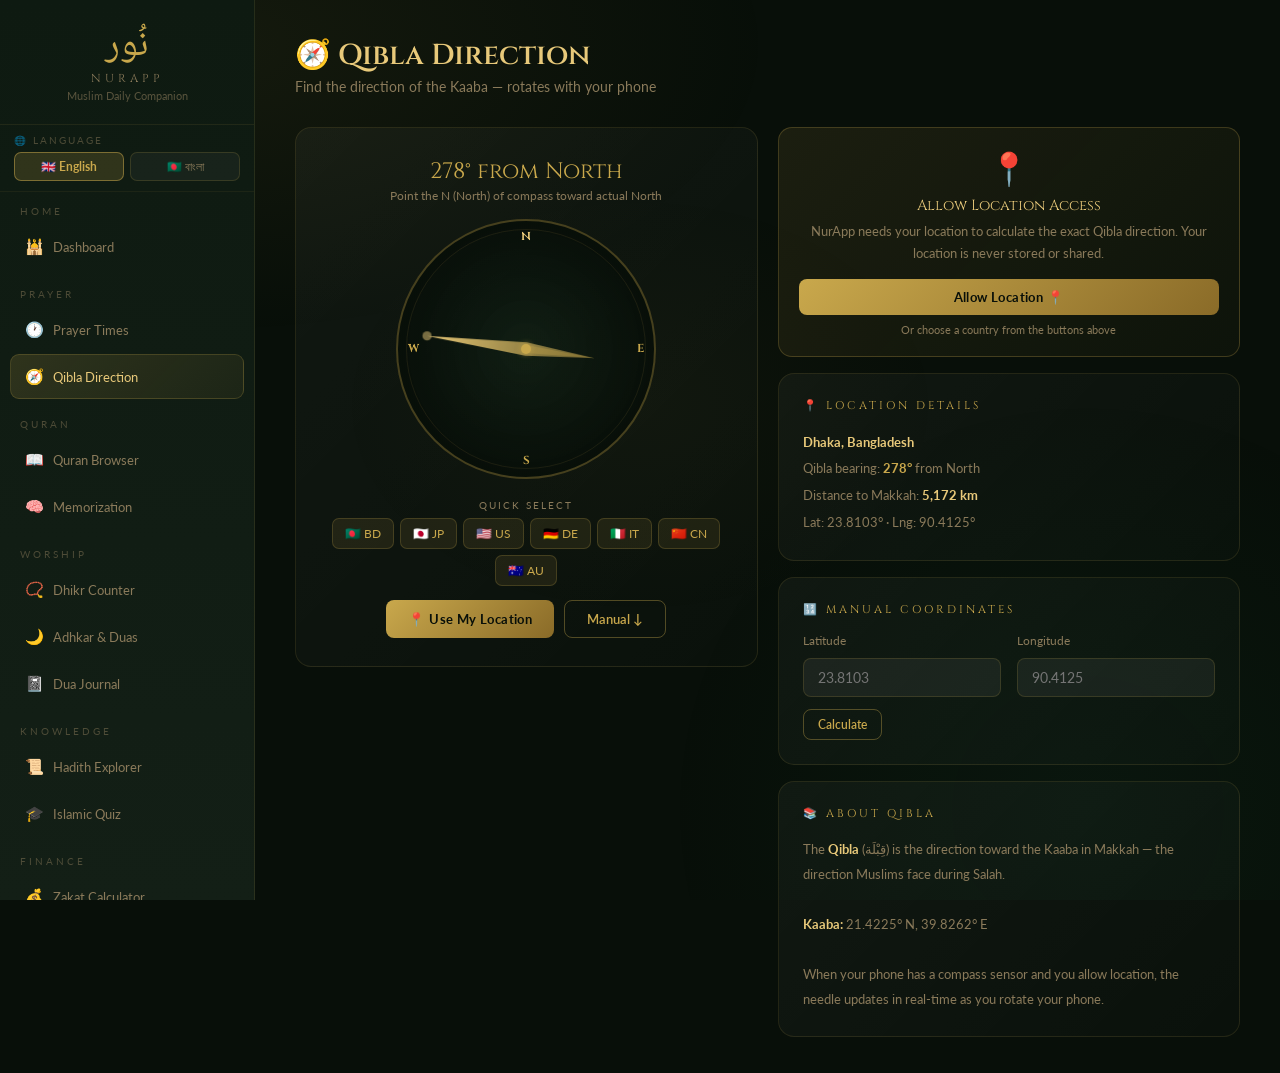
==== qibla.html @ e4e75d59 "Add files via upload" ====
<!DOCTYPE html>
<html lang="en">
<head>
<meta charset="UTF-8"/><meta name="viewport" content="width=device-width,initial-scale=1"/>
<title>NurApp – Qibla</title>
<link rel="stylesheet" href="main.css"/>
<style>
.cpass{
  width:260px;height:260px;border-radius:50%;
  position:relative;margin:0 auto;
  background:radial-gradient(circle,rgba(26,92,58,.12) 0%,rgba(8,15,9,.92) 70%);
  border:2px solid rgba(201,168,76,.32);
}
@media(max-width:640px){.cpass{width:220px;height:220px;}}
.cpass-ring{position:absolute;inset:8px;border-radius:50%;border:1px solid rgba(201,168,76,.1);}
.cdir{position:absolute;font-family:'Cinzel',serif;font-size:.72rem;font-weight:700;line-height:1;}
.cdir.N{top:10px;left:50%;transform:translateX(-50%);color:#e8c97a;}
.cdir.S{bottom:10px;left:50%;transform:translateX(-50%);color:var(--gold);}
.cdir.E{right:10px;top:50%;transform:translateY(-50%);color:var(--gold);}
.cdir.W{left:10px;top:50%;transform:translateY(-50%);color:var(--gold);}
.needle-host{position:absolute;top:0;left:0;width:100%;height:100%;pointer-events:none;}
.cdot{
  position:absolute;top:50%;left:50%;
  width:10px;height:10px;border-radius:50%;
  background:var(--gold);transform:translate(-50%,-50%);
  box-shadow:0 0 6px rgba(201,168,76,.8);z-index:3;
}
.perm-card{
  background:linear-gradient(135deg,rgba(201,168,76,.1),rgba(201,168,76,.03));
  border:1px solid rgba(201,168,76,.25);border-radius:14px;
  padding:20px;text-align:center;margin-bottom:16px;
}
.sensor-badge{
  display:inline-flex;align-items:center;gap:5px;
  font-size:.7rem;padding:3px 10px;border-radius:20px;margin-top:6px;
  background:rgba(26,92,58,.2);border:1px solid rgba(26,92,58,.4);color:#6fdea0;
}
</style>
</head>
<body>
<div class="layout">
  <div id="sidebar-root"></div>
  <main class="main">
    <div class="page-header">
      <div class="page-title">🧭 Qibla Direction</div>
      <div class="page-sub">Find the direction of the Kaaba — rotates with your phone</div>
    </div>

    <div class="g2">
      <div>
        <div class="card" style="text-align:center;padding:28px 20px">
          <div style="font-family:'Cinzel',serif;font-size:1.4rem;color:var(--gold);margin-bottom:2px" id="qibla-deg">—°</div>
          <div style="font-size:.78rem;color:var(--text-muted);margin-bottom:4px" id="qibla-sub">Select a country or allow location</div>
          <div id="compass-status" style="margin-bottom:16px"></div>

          <div class="cpass" style="margin-bottom:20px">
            <div class="cpass-ring"></div>
            <div class="cdir N">N</div>
            <div class="cdir S">S</div>
            <div class="cdir E">E</div>
            <div class="cdir W">W</div>
            <canvas class="needle-host" id="needle-canvas"></canvas>
            <div class="cdot"></div>
          </div>

          <div style="margin-bottom:14px">
            <div style="font-size:.62rem;color:var(--text-muted);letter-spacing:2px;text-transform:uppercase;margin-bottom:7px">Quick Select</div>
            <div style="display:flex;gap:6px;flex-wrap:wrap;justify-content:center">
              <button class="btn-icon" onclick="qiblaFor('Bangladesh',23.8103,90.4125)">🇧🇩 BD</button>
              <button class="btn-icon" onclick="qiblaFor('Japan',35.6762,139.6503)">🇯🇵 JP</button>
              <button class="btn-icon" onclick="qiblaFor('USA',40.7128,-74.006)">🇺🇸 US</button>
              <button class="btn-icon" onclick="qiblaFor('Germany',52.52,13.405)">🇩🇪 DE</button>
              <button class="btn-icon" onclick="qiblaFor('Italy',41.9028,12.4964)">🇮🇹 IT</button>
              <button class="btn-icon" onclick="qiblaFor('China',39.9042,116.4074)">🇨🇳 CN</button>
              <button class="btn-icon" onclick="qiblaFor('Australia',-33.8688,151.2093)">🇦🇺 AU</button>
            </div>
          </div>

          <div style="display:flex;gap:10px;justify-content:center;flex-wrap:wrap">
            <button class="btn-gold" id="loc-btn" onclick="requestLocation()">📍 Use My Location</button>
            <button class="btn-outline" id="compass-btn" onclick="requestCompassPermission()" style="display:none">🧭 Enable Compass</button>
            <button class="btn-outline" onclick="document.getElementById('manual-sec').scrollIntoView({behavior:'smooth'})">Manual ↓</button>
          </div>
        </div>
      </div>

      <div>
        <!-- Permission prompt -->
        <div class="perm-card" id="perm-prompt">
          <div style="font-size:2rem;margin-bottom:8px">📍</div>
          <div style="font-family:'Cinzel',serif;font-size:.92rem;color:var(--gold-light);margin-bottom:6px">Allow Location Access</div>
          <div style="font-size:.8rem;color:var(--text-muted);line-height:1.7;margin-bottom:14px">NurApp needs your location to calculate the exact Qibla direction. Your location is never stored or shared.</div>
          <button class="btn-gold" id="perm-btn" onclick="requestLocation()" style="width:100%;margin-bottom:8px">Allow Location 📍</button>
          <div style="font-size:.7rem;color:var(--text-muted)">Or choose a country from the buttons above</div>
        </div>

        <div class="card" style="margin-bottom:16px">
          <div class="card-title">📍 Location Details</div>
          <div id="loc-details" style="font-size:.84rem;color:var(--text-muted);line-height:2">
            Showing Dhaka, Bangladesh by default.
          </div>
        </div>

        <div class="card" id="manual-sec" style="margin-bottom:16px">
          <div class="card-title">🔢 Manual Coordinates</div>
          <div class="form-row" style="margin-bottom:12px">
            <div class="form-group"><label>Latitude</label><input id="m-lat" type="number" step="0.0001" placeholder="23.8103"/></div>
            <div class="form-group"><label>Longitude</label><input id="m-lng" type="number" step="0.0001" placeholder="90.4125"/></div>
          </div>
          <button class="btn-outline btn-sm" onclick="manualQibla()">Calculate</button>
        </div>

        <div class="card">
          <div class="card-title">📚 About Qibla</div>
          <div style="font-size:.82rem;color:var(--text-muted);line-height:1.9">
            The <strong style="color:var(--gold-light)">Qibla</strong> (قِبْلَة) is the direction toward the Kaaba in Makkah — the direction Muslims face during Salah.<br/><br/>
            <strong style="color:var(--gold-light)">Kaaba:</strong> 21.4225° N, 39.8262° E<br/><br/>
            When your phone has a compass sensor and you allow location, the needle updates in real-time as you rotate your phone.
          </div>
        </div>
      </div>
    </div>
  </main>
</div>
<script src="shared.js"></script>
<script>
document.getElementById('sidebar-root').innerHTML = renderSidebar('qibla.html');

// ── Canvas setup ─────────────────────────────────────────────────────────
const canvas = document.getElementById('needle-canvas');
const cpass  = canvas.parentElement;
let displayAngle = 291; // Dhaka default
let targetAngle  = 291;
let rafId = null;

function resizeCanvas(){
  var size = cpass.offsetWidth || (cpass.getBoundingClientRect ? cpass.getBoundingClientRect().width : 0) || 220;
  if(size < 20) size = 220;
  canvas.width = canvas.height = Math.round(size);
  drawNeedle(displayAngle);
}

function drawNeedle(deg){
  const s = canvas.width, cx = s/2, cy = s/2;
  const tip  = s * 0.39;
  const tail = s * 0.27;
  const hw   = s * 0.026;
  const r    = deg * Math.PI / 180;
  const tx = cx + tip  * Math.sin(r), ty = cy - tip  * Math.cos(r);
  const bx = cx - tail * Math.sin(r), by = cy + tail * Math.cos(r);
  const px =  Math.cos(r) * hw,       py =  Math.sin(r) * hw;
  const ctx = canvas.getContext('2d');
  ctx.clearRect(0, 0, s, s);

  // Gold tip half
  const g = ctx.createLinearGradient(bx,by,tx,ty);
  g.addColorStop(0,'rgba(201,168,76,.45)');
  g.addColorStop(1,'#e8c97a');
  ctx.beginPath();
  ctx.moveTo(tx,ty);
  ctx.lineTo(cx+px, cy+py);
  ctx.lineTo(bx,by);
  ctx.lineTo(cx-px, cy-py);
  ctx.closePath();
  ctx.fillStyle = g;
  ctx.fill();

  // Tail: dim gold
  const g2 = ctx.createLinearGradient(tx,ty,bx,by);
  g2.addColorStop(0,'rgba(201,168,76,.12)');
  g2.addColorStop(1,'rgba(201,168,76,.35)');
  ctx.beginPath();
  ctx.moveTo(bx,by);
  ctx.lineTo(cx+px, cy+py);
  ctx.lineTo(tx,ty); // won't show, just close path
  ctx.lineTo(cx-px, cy-py);
  // Actually draw a separate tail triangle
  ctx.clearRect(0,0,0,0); // noop — use separate path
  ctx.beginPath();
  ctx.moveTo(bx,by);
  ctx.lineTo(cx+px*0.6, cy+py*0.6);
  ctx.lineTo(cx-px*0.6, cy-py*0.6);
  ctx.closePath();
  ctx.fillStyle='rgba(201,168,76,.3)';
  ctx.fill();

  // Tip glow dot
  ctx.beginPath();
  ctx.arc(tx, ty, s*0.018, 0, Math.PI*2);
  ctx.fillStyle='rgba(232,201,122,.5)';
  ctx.fill();
}

function animStep(){
  let d = targetAngle - displayAngle;
  while(d >  180) d -= 360;
  while(d < -180) d += 360;
  if(Math.abs(d) < 0.4){
    displayAngle = targetAngle;
    drawNeedle(displayAngle);
    rafId = null;
    return;
  }
  displayAngle += d * 0.14;
  drawNeedle(displayAngle);
  rafId = requestAnimationFrame(animStep);
}

function rotateTo(angle){
  targetAngle = ((angle % 360) + 360) % 360;
  if(rafId) cancelAnimationFrame(rafId);
  rafId = requestAnimationFrame(animStep);
}

window.addEventListener('resize', resizeCanvas, {passive:true});
setTimeout(resizeCanvas, 60);
setTimeout(resizeCanvas, 300);
setTimeout(resizeCanvas, 800);

// ── Qibla calculation ─────────────────────────────────────────────────────
function calcQibla(lat,lng){
  const mLat=21.4225*Math.PI/180, mLng=39.8262*Math.PI/180;
  const uLat=lat*Math.PI/180,     uLng=lng*Math.PI/180;
  const dL=mLng-uLng;
  const y=Math.sin(dL)*Math.cos(mLat);
  const x=Math.cos(uLat)*Math.sin(mLat)-Math.sin(uLat)*Math.cos(mLat)*Math.cos(dL);
  return ((Math.atan2(y,x)*180/Math.PI)+360)%360;
}
function haversine(la1,lo1,la2,lo2){
  const R=6371,dL=(la2-la1)*Math.PI/180,dO=(lo2-lo1)*Math.PI/180;
  const a=Math.sin(dL/2)**2+Math.cos(la1*Math.PI/180)*Math.cos(la2*Math.PI/180)*Math.sin(dO/2)**2;
  return R*2*Math.atan2(Math.sqrt(a),Math.sqrt(1-a));
}

// ── State ─────────────────────────────────────────────────────────────────
let qiblaAngle = 291;   // Qibla bearing from North (fixed per location)
let headingOffset = 0;  // Phone compass heading — subtracted so needle = Qibla - phone_heading
let usingCompass = false;

function updateNeedle(){
  // If we have a real compass: rotate needle so it always points to Qibla
  // regardless of phone orientation
  const angle = usingCompass ? qiblaAngle - headingOffset : qiblaAngle;
  rotateTo(angle);
}

function showDetails(lat,lng,label){
  const dist=haversine(lat,lng,21.4225,39.8262);
  document.getElementById('loc-details').innerHTML=`
    <strong style="color:var(--gold-light)">${label}</strong><br/>
    Qibla bearing: <strong style="color:var(--gold)">${Math.round(qiblaAngle)}°</strong> from North<br/>
    Distance to Makkah: <strong style="color:var(--gold-light)">${Math.round(dist).toLocaleString()} km</strong><br/>
    Lat: ${lat.toFixed(4)}° · Lng: ${lng.toFixed(4)}°`;
  document.getElementById('qibla-deg').textContent = `${Math.round(qiblaAngle)}° from North`;
  document.getElementById('qibla-sub').textContent = usingCompass
    ? 'Needle rotates with your phone ↻'
    : 'Point the N (North) of compass toward actual North';
}

function qiblaFor(name,lat,lng){
  qiblaAngle = calcQibla(lat,lng);
  updateNeedle();
  showDetails(lat,lng,name);
}

// ── Device orientation (real compass) ─────────────────────────────────────
var lastHeadingUpdate = 0;
var compassListenerAdded = false;

function handleOrientation(e){
  var now = Date.now();
  if(now - lastHeadingUpdate < 80) return; // ~12fps
  lastHeadingUpdate = now;

  var heading = null;

  // iOS: webkitCompassHeading is degrees clockwise from magnetic North
  if(typeof e.webkitCompassHeading === 'number' && e.webkitCompassHeading >= 0){
    heading = e.webkitCompassHeading;
  }
  // Android absolute orientation
  else if(e.absolute === true && e.alpha != null){
    heading = (360 - e.alpha) % 360;
  }
  // Android non-absolute fallback
  else if(e.alpha != null){
    heading = (360 - e.alpha) % 360;
  }

  if(heading === null) return;

  headingOffset = heading;
  if(!usingCompass){
    usingCompass = true;
    setCompassBadge(true);
    // Hide the "Enable Compass" button once it's working
    var cb = document.getElementById('compass-btn');
    if(cb) cb.style.display = 'none';
    // Update sub-text
    document.getElementById('qibla-sub').textContent = 'Needle rotates with your phone ↻';
  }
  updateNeedle();
}

function attachCompassListeners(){
  if(compassListenerAdded) return;
  compassListenerAdded = true;
  if('ondeviceorientationabsolute' in window){
    window.addEventListener('deviceorientationabsolute', handleOrientation, {passive:true});
  }
  window.addEventListener('deviceorientation', handleOrientation, {passive:true});
  // After 1.5s check if we actually got data
  setTimeout(function(){
    if(!usingCompass){
      setCompassBadge(false);
      // Re-show compass button so user can try again
      var cb = document.getElementById('compass-btn');
      if(cb){ cb.style.display = 'inline-block'; cb.textContent = '🧭 Retry Compass'; }
    }
  }, 1500);
}

// Called from the "Enable Compass" button — MUST be triggered by direct user tap
function requestCompassPermission(){
  if(typeof DeviceOrientationEvent !== 'undefined' &&
     typeof DeviceOrientationEvent.requestPermission === 'function'){
    // iOS 13+ — must call from user gesture
    DeviceOrientationEvent.requestPermission()
      .then(function(state){
        if(state === 'granted'){
          attachCompassListeners();
        } else {
          setCompassBadge(false);
          showToast('Compass permission denied');
        }
      })
      .catch(function(err){
        // Some older iOS throw — try attaching anyway
        attachCompassListeners();
      });
  } else {
    // Android / non-iOS — no permission dialog needed
    attachCompassListeners();
  }
}

function startCompassListener(){
  // On iOS 13+, we CANNOT call requestPermission outside a user gesture.
  // So: if permission API exists, show a button for the user to tap.
  // On Android/other, we can attach directly.
  if(typeof DeviceOrientationEvent !== 'undefined' &&
     typeof DeviceOrientationEvent.requestPermission === 'function'){
    // iOS — show the compass enable button; the user must tap it
    var cb = document.getElementById('compass-btn');
    if(cb) cb.style.display = 'inline-block';
    setCompassBadge(false);
    document.getElementById('compass-status').innerHTML =
      '<span style="font-size:.68rem;color:var(--gold)">👆 Tap "Enable Compass" to activate live rotation</span>';
  } else {
    // Android / desktop — attach directly
    attachCompassListeners();
  }
}

function setCompassBadge(active){
  document.getElementById('compass-status').innerHTML = active
    ? '<span class="sensor-badge">🧲 Live compass active</span>'
    : '<span style="font-size:.68rem;color:var(--text-muted)">No compass sensor detected</span>';
}

// ── Location permission ───────────────────────────────────────────────────
function setPermBtn(text, disabled){
  const b1 = document.getElementById('loc-btn');
  const b2 = document.getElementById('perm-btn');
  [b1,b2].forEach(b=>{ if(b){ b.textContent=text; b.disabled=disabled; }});
}

function requestLocation(){
  if(!navigator.geolocation){
    showToast('Geolocation not supported on this device');
    return;
  }
  setPermBtn('Detecting...', true);
  navigator.geolocation.getCurrentPosition(
    pos=>{
      setPermBtn('📍 Use My Location', false);
      // Hide the prompt card
      const pp = document.getElementById('perm-prompt');
      if(pp) pp.style.display = 'none';
      const {latitude:lat, longitude:lng} = pos.coords;
      qiblaAngle = calcQibla(lat, lng);
      updateNeedle();
      showDetails(lat, lng, 'Your Location');
      showToast('Location found ✓');
      // Start compass after getting location
      startCompassListener();
    },
    err=>{
      setPermBtn('📍 Use My Location', false);
      const msgs = {
        1: 'Permission denied. Choose a country or enter coordinates.',
        2: 'Location unavailable. Try again.',
        3: 'Location request timed out.'
      };
      const pp = document.getElementById('perm-prompt');
      if(pp) pp.innerHTML=`<div style="font-size:.82rem;color:#f08080;padding:8px 0">
        📵 ${msgs[err.code]||'Location error.'}<br/>
        <span style="color:var(--text-muted)">Use the country buttons or manual coordinates below.</span>
      </div>`;
      showToast(msgs[err.code]||'Location error');
    },
    {timeout:12000, maximumAge:300000}
  );
}

function manualQibla(){
  const lat=parseFloat(document.getElementById('m-lat').value);
  const lng=parseFloat(document.getElementById('m-lng').value);
  if(isNaN(lat)||isNaN(lng)){ showToast('Enter valid coordinates'); return; }
  qiblaAngle = calcQibla(lat,lng);
  updateNeedle();
  showDetails(lat,lng,'Custom Location');
}

// ── Init ──────────────────────────────────────────────────────────────────
// Check if permission already granted — silently auto-detect
if(navigator.permissions){
  navigator.permissions.query({name:'geolocation'}).then(r=>{
    if(r.state==='granted'){
      document.getElementById('perm-prompt').style.display='none';
      requestLocation();
    } else if(r.state==='denied'){
      document.getElementById('perm-prompt').innerHTML=`
        <div style="font-size:.82rem;color:#f08080;padding:8px 0">
          📵 Location permission was denied in your browser settings.<br/>
          <span style="color:var(--text-muted)">Use the country buttons or enter coordinates manually.</span>
        </div>`;
    }
    // If 'prompt' — show the card as-is, wait for user tap
  }).catch(()=>{ /* permissions API unavailable — show prompt as-is */ });
}

// Default: Dhaka
qiblaFor('Dhaka, Bangladesh', 23.8103, 90.4125);
</script>
</body>
</html>
---- main.css ----
@import url('https://fonts.googleapis.com/css2?family=Amiri:ital,wght@0,400;0,700;1,400&family=Cinzel:wght@400;600;700&family=Lato:wght@300;400;700&family=Noto+Naskh+Arabic:wght@400;500;700&display=swap');

:root {
  --gold: #c9a84c;
  --gold-light: #e8c97a;
  --gold-dark: #8a6b28;
  --emerald: #1a5c3a;
  --emerald-light: #2a7a50;
  --dark: #080f09;
  --dark2: #0e1a11;
  --dark3: #131f16;
  --dark4: #192619;
  --text-light: #f0ead8;
  --text-muted: #8a7a5a;
  --ruby: #7a1a1a;
  --sky: #17405e;
  --sidebar-w: 255px;
}

*,*::before,*::after{margin:0;padding:0;box-sizing:border-box;}
html{font-size:16px;scroll-behavior:smooth;}
body{
  font-family:'Lato',sans-serif;
  background:var(--dark);
  color:var(--text-light);
  min-height:100vh;
  overflow-x:hidden;
  -webkit-tap-highlight-color:transparent;
  -webkit-font-smoothing:antialiased;
}

/* ─── BG ─── */
body::before{
  content:'';position:fixed;inset:0;z-index:0;pointer-events:none;
  background:
    radial-gradient(ellipse 70% 50% at 15% 5%, rgba(201,168,76,.07) 0%,transparent 65%),
    radial-gradient(ellipse 50% 70% at 85% 90%, rgba(26,92,58,.10) 0%,transparent 65%),
    radial-gradient(ellipse 40% 40% at 50% 45%, rgba(201,168,76,.03) 0%,transparent 60%);
}
body::after{ display:none; }

/* ─── LAYOUT ─── */
.layout{position:relative;z-index:1;display:flex;min-height:100vh;}

/* ─── SIDEBAR ─── */
.sidebar{
  width:var(--sidebar-w);min-width:var(--sidebar-w);
  background:linear-gradient(180deg,var(--dark2) 0%,var(--dark3) 100%);
  border-right:1px solid rgba(201,168,76,.13);
  display:flex;flex-direction:column;
  position:fixed;top:0;left:0;height:100vh;overflow-y:auto;z-index:100;
  will-change:transform;
  -webkit-overflow-scrolling:touch;
}
.sidebar-logo{
  padding:28px 20px 22px;
  border-bottom:1px solid rgba(201,168,76,.1);
  text-align:center;
}
.logo-arabic{font-family:'Noto Naskh Arabic',serif;font-size:2.4rem;color:var(--gold);line-height:1;}
.logo-en{font-family:'Cinzel',serif;font-size:.72rem;color:var(--text-muted);letter-spacing:4px;margin-top:5px;text-transform:uppercase;}
.logo-tagline{font-size:.68rem;color:rgba(138,122,90,.6);margin-top:3px;}

.nav-group{padding:14px 10px 4px;}
.nav-group-label{font-size:.6rem;letter-spacing:3px;color:rgba(138,122,90,.5);padding:0 10px 7px;text-transform:uppercase;}
.nav-link{
  display:flex;align-items:center;gap:11px;
  padding:12px 14px;border-radius:9px;
  text-decoration:none;color:var(--text-muted);
  font-size:.84rem;font-weight:400;
  border:1px solid transparent;
  margin-bottom:2px;
  min-height:44px; /* iOS minimum tap target */
  -webkit-tap-highlight-color:transparent;
  touch-action:manipulation;
}
.nav-link:hover{background:rgba(201,168,76,.07);color:var(--text-light);}
.nav-link.active{
  background:linear-gradient(135deg,rgba(201,168,76,.17),rgba(201,168,76,.07));
  color:var(--gold-light);border-color:rgba(201,168,76,.22);
}
.nav-icon{width:17px;text-align:center;font-size:.95rem;flex-shrink:0;}
.nav-badge{
  margin-left:auto;background:rgba(201,168,76,.18);
  color:var(--gold);font-size:.6rem;padding:1px 7px;border-radius:20px;
  border:1px solid rgba(201,168,76,.3);
}
.sidebar-footer{
  margin-top:auto;padding:14px 18px;
  border-top:1px solid rgba(201,168,76,.08);
  font-size:.68rem;color:rgba(138,122,90,.5);text-align:center;line-height:1.8;
}

/* ─── MAIN ─── */
.main{
  margin-left:var(--sidebar-w);
  flex:1;
  min-height:100vh;
  padding:36px 40px;
}

/* ─── PAGE HEADER ─── */
.page-header{margin-bottom:32px;}
.page-title{
  font-family:'Cinzel',serif;font-size:1.8rem;font-weight:600;
  color:var(--gold-light);margin-bottom:4px;
}
.page-sub{color:var(--text-muted);font-size:.85rem;}
.page-header-row{display:flex;justify-content:space-between;align-items:flex-start;gap:20px;flex-wrap:wrap;}

/* ─── CARDS ─── */
.card{
  background:linear-gradient(135deg,rgba(255,255,255,.04),rgba(255,255,255,.01));
  border:1px solid rgba(201,168,76,.13);
  border-radius:16px;padding:24px;
  
}
.card-title{
  font-family:'Cinzel',serif;font-size:.7rem;
  letter-spacing:3px;text-transform:uppercase;
  color:var(--gold);margin-bottom:16px;
}
.card + .card{margin-top:16px;}

/* ─── GRID ─── */
.g2{display:grid;grid-template-columns:1fr 1fr;gap:20px;}
.g3{display:grid;grid-template-columns:1fr 1fr 1fr;gap:16px;}
.g4{display:grid;grid-template-columns:repeat(4,1fr);gap:14px;}

/* ─── BUTTONS ─── */
.btn-gold{
  background:linear-gradient(135deg,var(--gold),var(--gold-dark));
  color:var(--dark);font-weight:700;font-family:'Lato',sans-serif;
  border:none;border-radius:8px;padding:10px 22px;
  cursor:pointer;font-size:.84rem;letter-spacing:.4px;
  transition:background .15s,border-color .15s;
}
.btn-gold:hover{opacity:.9;}
.btn-outline{
  background:transparent;color:var(--gold);font-weight:600;
  font-family:'Lato',sans-serif;border:1px solid rgba(201,168,76,.38);
  border-radius:8px;padding:10px 22px;cursor:pointer;font-size:.84rem;
  transition:background .15s,border-color .15s;
}
.btn-outline:hover{background:rgba(201,168,76,.08);}
.btn-sm{padding:7px 14px;font-size:.76rem;}
.btn-icon{
  background:rgba(201,168,76,.1);border:1px solid rgba(201,168,76,.22);
  color:var(--gold);border-radius:7px;padding:7px 12px;
  cursor:pointer;font-size:.78rem;transition:background .15s,border-color .15s;
  font-family:'Lato',sans-serif;
}
.btn-icon:hover{background:rgba(201,168,76,.18);}

/* ─── FORM ─── */
input,select,textarea{
  background:rgba(255,255,255,.055);
  border:1px solid rgba(201,168,76,.18);
  color:var(--text-light);border-radius:8px;
  padding:10px 14px;font-family:'Lato',sans-serif;
  font-size:.86rem;outline:none;transition:border .2s;width:100%;
}
input:focus,select:focus,textarea:focus{border-color:rgba(201,168,76,.48);}
select option{background:var(--dark2);}
label{font-size:.76rem;color:var(--text-muted);display:block;margin-bottom:5px;}
.form-row{display:grid;grid-template-columns:1fr 1fr;gap:16px;}
.form-group{display:flex;flex-direction:column;gap:5px;}

/* ─── ARABIC ─── */
.arabic{
  font-family:'Noto Naskh Arabic',serif;
  direction:rtl;text-align:right;line-height:2.4;
}
.arabic-lg{font-size:1.9rem;color:var(--gold-light);}
.arabic-xl{font-size:2.4rem;color:var(--gold-light);}
.arabic-md{font-size:1.4rem;color:var(--gold-light);}
.arabic-sm{font-size:1.1rem;color:var(--gold);}

/* ─── BADGES ─── */
.badge{
  display:inline-block;padding:2px 10px;border-radius:20px;font-size:.68rem;
  letter-spacing:.8px;border:1px solid;
}
.badge-gold{background:rgba(201,168,76,.15);color:var(--gold);border-color:rgba(201,168,76,.3);}
.badge-green{background:rgba(26,92,58,.2);color:#6fdea0;border-color:rgba(26,92,58,.5);}
.badge-red{background:rgba(122,26,26,.2);color:#f08080;border-color:rgba(122,26,26,.4);}
.badge-blue{background:rgba(23,64,94,.25);color:#7ec8f5;border-color:rgba(23,64,94,.5);}

/* ─── DIVIDER ─── */
hr{border:none;border-top:1px solid rgba(201,168,76,.09);margin:20px 0;}

/* ─── SCROLLBAR ─── */
::-webkit-scrollbar{width:5px;}
::-webkit-scrollbar-track{background:rgba(255,255,255,.02);}
::-webkit-scrollbar-thumb{background:rgba(201,168,76,.22);border-radius:3px;}

/* ─── TOAST ─── */
#toast{
  position:fixed;bottom:28px;right:28px;z-index:9999;
  background:linear-gradient(135deg,rgba(201,168,76,.95),rgba(138,107,40,.95));
  color:var(--dark);font-weight:700;font-size:.84rem;
  padding:12px 22px;border-radius:10px;
  box-shadow:0 4px 16px rgba(0,0,0,.3);
  transform:translateY(100px);opacity:0;
  transition:all .35s cubic-bezier(.34,1.56,.64,1);
  pointer-events:none;
}
#toast.show{transform:translateY(0);opacity:1;}

/* ─── LANG SELECTOR ─── */
.lang-bar{
  display:flex;align-items:center;gap:10px;
  padding:10px 14px;
  background:rgba(201,168,76,.06);
  border:1px solid rgba(201,168,76,.14);
  border-radius:10px;margin-bottom:22px;flex-wrap:wrap;
}
.lang-bar label{margin:0;white-space:nowrap;font-size:.78rem;}
.lang-bar select{width:auto;flex:1;min-width:160px;}

/* ─── LOADING ─── */
.spinner{
  width:36px;height:36px;border-radius:50%;
  border:3px solid rgba(201,168,76,.15);
  border-top-color:var(--gold);
  animation:spin .8s linear infinite;
  margin:0 auto;
}
@keyframes spin{to{transform:rotate(360deg);}}
.loading-box{text-align:center;padding:48px 0;color:var(--text-muted);font-size:.85rem;}
.loading-box p{margin-top:14px;}

/* ─── PRAYER PILLS ─── */
.prayer-pill{
  background:rgba(255,255,255,.04);
  border:1px solid rgba(201,168,76,.1);
  border-radius:12px;padding:16px 12px;
  text-align:center;transition:background .15s,border-color .15s;
}
.prayer-pill.is-next{
  background:linear-gradient(135deg,rgba(201,168,76,.18),rgba(201,168,76,.06));
  border-color:rgba(201,168,76,.45);
}
.pp-name{font-size:.68rem;text-transform:uppercase;letter-spacing:2px;color:var(--text-muted);margin-bottom:7px;}
.pp-time{font-family:'Cinzel',serif;font-size:1.1rem;color:var(--gold-light);}
.prayer-pill.is-next .pp-name{color:var(--gold);}

/* ─── VERSE CARD ─── */
.verse-card{
  background:rgba(255,255,255,.03);
  border:1px solid rgba(201,168,76,.1);
  border-radius:14px;padding:22px 24px;
  margin-bottom:14px;transition:border .2s;
}
.verse-card:hover{border-color:rgba(201,168,76,.22);}
.verse-header{display:flex;align-items:center;justify-content:space-between;margin-bottom:14px;}
.verse-num{
  width:34px;height:34px;border-radius:50%;flex-shrink:0;
  background:rgba(201,168,76,.13);border:1px solid rgba(201,168,76,.28);
  display:flex;align-items:center;justify-content:center;
  font-family:'Cinzel',serif;font-size:.7rem;color:var(--gold);
}
.verse-actions{display:flex;gap:7px;}
.verse-arabic{font-family:'Noto Naskh Arabic',serif;font-size:1.8rem;color:var(--gold-light);direction:rtl;text-align:right;line-height:2.3;margin-bottom:12px;}
.verse-roman{font-size:.82rem;color:var(--text-muted);line-height:1.8;margin-bottom:8px;font-style:italic;}
.verse-trans{font-size:.88rem;color:var(--text-light);line-height:1.9;}

/* ─── QUIZ ─── */
.quiz-opt{
  background:rgba(255,255,255,.04);
  border:1px solid rgba(201,168,76,.13);
  border-radius:10px;padding:14px 18px;
  cursor:pointer;font-size:.88rem;color:var(--text-light);
  transition:background .15s,border-color .15s;
}
.quiz-opt:hover{background:rgba(201,168,76,.09);border-color:rgba(201,168,76,.3);}
.quiz-opt.correct{background:rgba(26,92,58,.22);border-color:rgba(26,92,58,.55);color:#6fdea0;}
.quiz-opt.wrong{background:rgba(122,26,26,.22);border-color:rgba(122,26,26,.45);color:#f08080;}

/* ─── DHIKR RING ─── */
.dhikr-ring{
  width:210px;height:210px;border-radius:50%;
  background:radial-gradient(circle,rgba(201,168,76,.12),rgba(201,168,76,.03));
  border:3px solid rgba(201,168,76,.38);
  display:flex;flex-direction:column;align-items:center;justify-content:center;
  margin:0 auto;cursor:pointer;user-select:none;
  transition:box-shadow .12s;box-shadow:0 0 50px rgba(201,168,76,.09);
}
.dhikr-ring:hover{box-shadow:0 0 70px rgba(201,168,76,.18);}
.dhikr-ring:active{transform:scale(.96);}
.dr-num{font-family:'Cinzel',serif;font-size:3.8rem;color:var(--gold);}
.dr-tap{font-size:.65rem;color:var(--text-muted);letter-spacing:2px;margin-top:-4px;}

/* ─── ZAKAT ─── */
.zakat-result{
  background:linear-gradient(135deg,rgba(201,168,76,.13),rgba(201,168,76,.04));
  border:1px solid rgba(201,168,76,.3);
  border-radius:14px;padding:24px;text-align:center;margin-top:16px;
}
.zr-label{font-size:.7rem;color:var(--text-muted);letter-spacing:2px;margin-bottom:5px;}
.zr-amount{font-family:'Cinzel',serif;font-size:2.4rem;color:var(--gold);}
.zr-note{font-size:.78rem;color:var(--text-muted);margin-top:7px;}

/* ─── COMPASS ─── */
.compass-wrap{width:300px;height:300px;border-radius:50%;position:relative;margin:0 auto;}
.compass-outer{
  width:100%;height:100%;border-radius:50%;
  border:2px solid rgba(201,168,76,.28);
  background:radial-gradient(circle,rgba(26,92,58,.1) 0%,rgba(8,15,9,.85) 100%);
  box-shadow:0 0 80px rgba(201,168,76,.09),inset 0 0 50px rgba(0,0,0,.5);
  position:relative;
}
.compass-inner{position:absolute;inset:12px;border-radius:50%;border:1px solid rgba(201,168,76,.12);}
.cdir{position:absolute;font-family:'Cinzel',serif;font-size:.72rem;color:var(--gold);}
.cdir.cn{top:16px;left:50%;transform:translateX(-50%);}
.cdir.cs{bottom:16px;left:50%;transform:translateX(-50%);}
.cdir.ce{right:16px;top:50%;transform:translateY(-50%);}
.cdir.cw{left:16px;top:50%;transform:translateY(-50%);}
.cneedle{
  position:absolute;top:50%;left:50%;
  transform-origin:bottom center;
  width:0;height:0;
}
.needle-n{
  position:absolute;bottom:0;left:-3px;
  width:6px;height:110px;
  background:linear-gradient(to top,transparent,var(--gold));
  clip-path:polygon(50% 0,100% 100%,0 100%);
}
.needle-s{
  position:absolute;top:0;left:-3px;
  width:6px;height:90px;
  background:linear-gradient(to bottom,transparent,rgba(201,168,76,.3));
  clip-path:polygon(50% 100%,100% 0,0 0);
}
.cdot{
  position:absolute;top:50%;left:50%;
  width:14px;height:14px;border-radius:50%;
  background:var(--gold);transform:translate(-50%,-50%);
  box-shadow:0 0 10px rgba(201,168,76,.5);
}

/* ─── MEMO CARD ─── */
.memo-card{
  background:linear-gradient(135deg,rgba(23,64,94,.18),rgba(23,64,94,.05));
  border:1px solid rgba(23,64,94,.4);
  border-radius:18px;padding:32px;text-align:center;
}
.memo-dots{display:flex;gap:5px;justify-content:center;margin-bottom:20px;}
.mdot{width:8px;height:8px;border-radius:50%;background:rgba(255,255,255,.08);transition:background .2s,border-color .2s;}
.mdot.done{background:var(--gold);}
.mdot.current{background:var(--gold-light);box-shadow:0 0 8px var(--gold);}

/* ─── HADITH ─── */
.hadith-card{
  background:linear-gradient(135deg,rgba(122,26,26,.09),rgba(122,26,26,.03));
  border:1px solid rgba(122,26,26,.25);
  border-radius:16px;padding:28px;
}

/* ─── JOURNAL ─── */
.journal-entry{
  background:rgba(255,255,255,.03);
  border:1px solid rgba(201,168,76,.1);
  border-radius:12px;padding:18px 20px;margin-bottom:12px;
}
.je-meta{display:flex;align-items:center;gap:8px;margin-bottom:8px;flex-wrap:wrap;}
.je-date{font-size:.72rem;color:var(--text-muted);}
.je-text{font-size:.9rem;color:var(--text-light);line-height:1.75;}

/* ─── PRAYER STRIP GRID ─── */
.prayer-strip-grid{
  display:grid;
  grid-template-columns:repeat(6,1fr);
  gap:10px;
  margin-bottom:24px;
}

/* ─── HAMBURGER — injected at body level, always fixed ─── */
#menu-toggle{
  display:none;
  position:fixed;
  top:12px;left:12px;
  z-index:10001; /* above sidebar */
  width:44px;height:44px;border-radius:10px;
  background:rgba(8,15,9,.92);
  border:1px solid rgba(201,168,76,.5);
  align-items:center;justify-content:center;
  cursor:pointer;font-size:1.2rem;color:var(--gold);
  box-shadow:0 2px 14px rgba(0,0,0,.55);
  -webkit-tap-highlight-color:transparent;
  touch-action:manipulation;
}
#sidebar-overlay{
  display:none;
  position:fixed;inset:0;
  z-index:9998;  /* below sidebar (10000) but above page content */
  background:rgba(0,0,0,.52);
  opacity:0;
  transition:opacity .18s;
  pointer-events:none;
}
#sidebar-overlay.show{
  display:block;
  opacity:1;
  pointer-events:auto;
  /* Shrink overlay so it never covers the open sidebar panel itself */
  left:280px;
}

/* ─── RESPONSIVE ─── */
@media(max-width:1100px){
  .g4{grid-template-columns:1fr 1fr;}
  .main{padding:28px 24px;}
}

@media(max-width:820px){
  :root{--sidebar-w:230px;}
  .sidebar{width:230px;min-width:230px;}
  .main{margin-left:230px;padding:20px 16px;}
  .g2,.g3{grid-template-columns:1fr;}
  .form-row{grid-template-columns:1fr;}
  .page-header-row{flex-direction:column;align-items:flex-start;}
  .page-title{font-size:1.4rem;}
}

@media(max-width:640px){
  :root{--sidebar-w:0px;}

  /* Sidebar — above overlay so links are clickable */
  .sidebar{
    width:280px;min-width:280px;
    transform:translateX(-100%);
    transition:transform .22s ease-out;
    z-index:10000;
    box-shadow:none;
    will-change:auto; /* do NOT use will-change:transform — it creates a new stacking context on iOS Safari, trapping z-index and blocking taps */
  }
  .sidebar.open{
    transform:translateX(0);
    box-shadow:4px 0 24px rgba(0,0,0,.6);
  }

  /* Hamburger shown on mobile */
  #menu-toggle{ display:flex; z-index:10001; }

  .main{
    margin-left:0;
    padding:60px 14px 24px;   /* top pad for hamburger */
    width:100%;
    min-width:0;
  }

  /* Stack grids */
  .g2,.g3,.g4{grid-template-columns:1fr;}
  .form-row{grid-template-columns:1fr;}

  /* Prayer strip: 3 cols on mobile */
  .prayer-strip-grid{grid-template-columns:repeat(3,1fr)!important;}

  /* Page header */
  .page-header-row{flex-direction:column;gap:10px;}
  .page-title{font-size:1.3rem;}
  .page-sub{font-size:.78rem;}

  /* Cards less padding */
  .card{padding:16px;}

  /* Country tabs wrap tightly */
  #country-tabs{gap:5px;}
  #country-tabs .btn-icon{padding:6px 8px;font-size:.72rem;}

  /* Prayer list rows */
  .prayer-row-inner{flex-wrap:wrap;}

  /* Compass smaller */
  .compass-wrap{width:240px!important;height:240px!important;}

  /* Cat tabs */
  .cat-tabs{gap:6px;}
  .cat-tab{padding:7px 12px;font-size:.76rem;}

  /* Dhikr grid */
  .dhikr-grid{grid-template-columns:repeat(2,1fr);}

  /* Hide Arabic column on very small */
  .ar-col-hide{display:none!important;}

  /* Quran surah grid */
  .surah-grid{grid-template-columns:1fr 1fr!important;}

  /* Score strip quiz */
  #score-strip{grid-template-columns:repeat(2,1fr)!important;}

  /* Zakat tabs */
  .z-tabs{gap:5px;}
  .ztab{padding:7px 10px;font-size:.75rem;}

  /* Prayer card inner layout — stack on very narrow */
  .prayer-row-times{min-width:70px;}

  /* Countdown font smaller on mobile */
  #cd-timer{font-size:2.2rem!important;}

  /* Surah grid tighter */
  .surah-card{padding:10px 12px;}

  /* Quran reader header */
  .reader-header{padding:16px 18px!important;}

  /* Verse card */
  .v-card{padding:14px 16px!important;}
  .v-arabic{font-size:1.5rem!important;}

  /* Quiz options */
  .quiz-opt{padding:11px 14px;}

  /* Zakat result */
  .zr-amount{font-size:1.8rem!important;}

  /* Dhikr ring counter */
  #count-num{font-size:2.8rem!important;}

  /* Memo card */
  .memo-card{padding:20px 16px!important;}

  /* Journal entry */
  .journal-entry{padding:14px 16px;}

  /* Hadith card */
  .hadith-card{padding:18px 16px!important;}

  /* Input search row in header */
  .page-header-row > div:last-child{width:100%;}
  .page-header-row input{width:100%!important;box-sizing:border-box;}
}

@media(max-width:360px){
  .prayer-strip-grid{grid-template-columns:repeat(2,1fr)!important;}
  .surah-grid{grid-template-columns:1fr!important;}
}

/* ─── MOBILE PERFORMANCE ─── */
@media(max-width:640px){
  /* Kill expensive background pattern on mobile */
  body::after{display:none;}
  /* Simplify radial gradients */
  body::before{ background: radial-gradient(ellipse 80% 60% at 50% 0%, rgba(201,168,76,.04) 0%,transparent 70%); }
  /* Remove all box-shadows on cards for perf */
  .card{box-shadow:none;}
  /* Smooth sidebar slide */
  .sidebar{transition:transform .25s ease;}
  /* Buttons: larger tap targets */
  .btn-gold,.btn-outline{min-height:44px;}
  .btn-icon{min-height:36px;}
  .nav-link{min-height:44px;}
}

/* ─── COMPASS NEEDLE ─── */
#needle-wrap{
  transition:transform .4s cubic-bezier(.25,.46,.45,.94);
  will-change:transform;
}
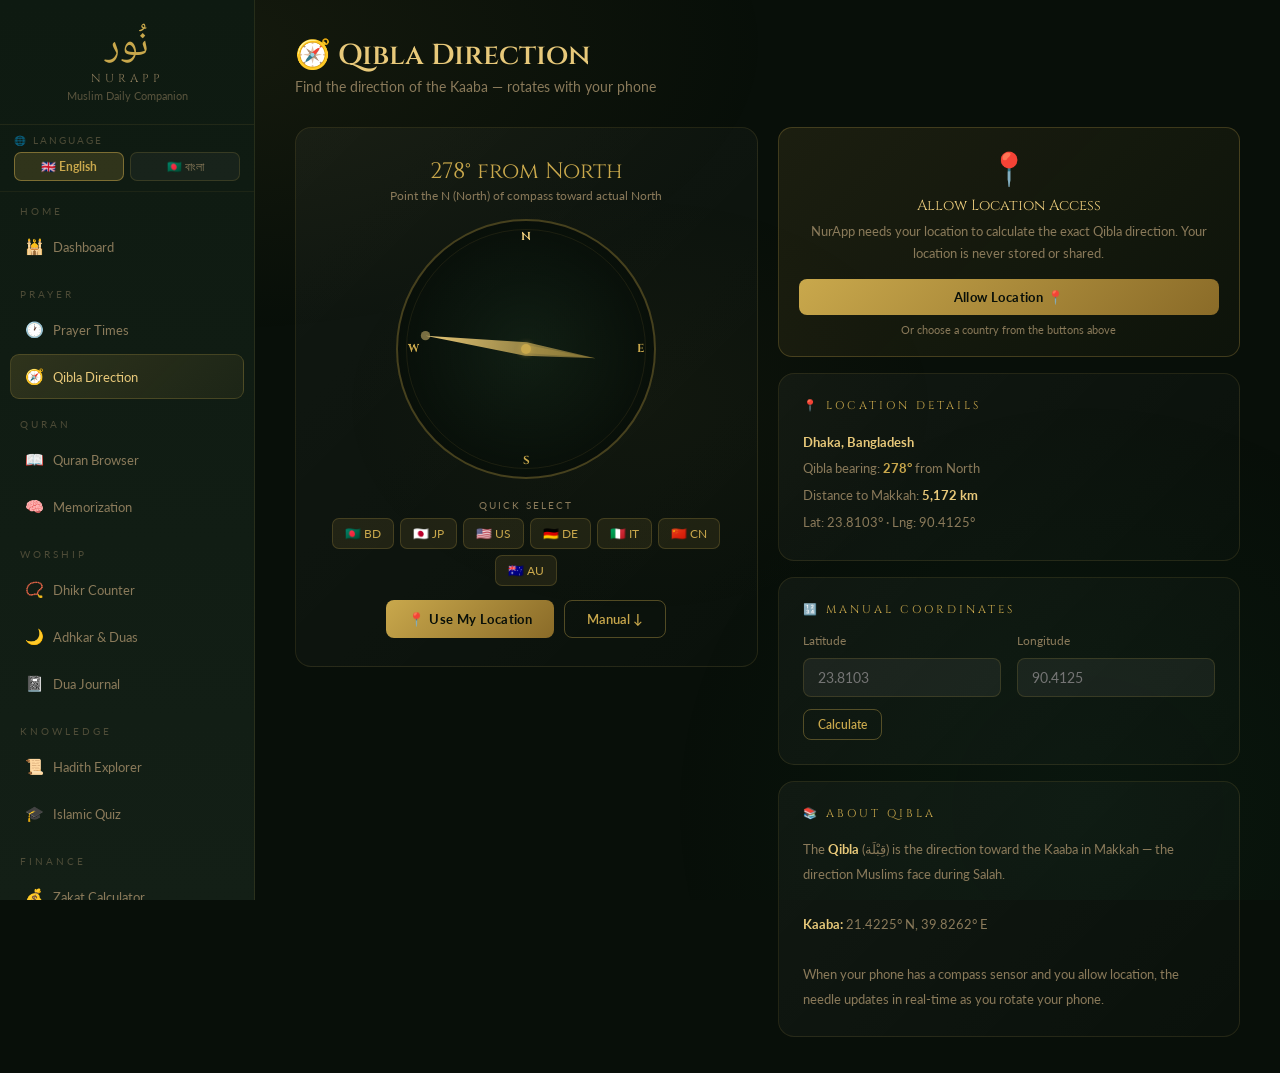
==== commit 1d3fba43: "Add files via upload" ====
--- a/qibla.html
+++ b/qibla.html
@@ -5,13 +5,19 @@
 <title>NurApp – Qibla</title>
 <link rel="stylesheet" href="main.css"/>
 <style>
+.cpass-outer{
+  width:260px;height:260px;
+  position:relative;margin:0 auto;
+}
+@media(max-width:640px){.cpass-outer{width:220px;height:220px;}}
 .cpass{
-  width:260px;height:260px;border-radius:50%;
-  position:relative;margin:0 auto;
+  width:100%;height:100%;border-radius:50%;
+  position:relative;
   background:radial-gradient(circle,rgba(26,92,58,.12) 0%,rgba(8,15,9,.92) 70%);
   border:2px solid rgba(201,168,76,.32);
-}
-@media(max-width:640px){.cpass{width:220px;height:220px;}}
+  transition:transform .1s linear;
+  will-change:transform;
+}
 .cpass-ring{position:absolute;inset:8px;border-radius:50%;border:1px solid rgba(201,168,76,.1);}
 .cdir{position:absolute;font-family:'Cinzel',serif;font-size:.72rem;font-weight:700;line-height:1;}
 .cdir.N{top:10px;left:50%;transform:translateX(-50%);color:#e8c97a;}
@@ -53,14 +59,18 @@
           <div style="font-size:.78rem;color:var(--text-muted);margin-bottom:4px" id="qibla-sub">Select a country or allow location</div>
           <div id="compass-status" style="margin-bottom:16px"></div>
 
-          <div class="cpass" style="margin-bottom:20px">
-            <div class="cpass-ring"></div>
-            <div class="cdir N">N</div>
-            <div class="cdir S">S</div>
-            <div class="cdir E">E</div>
-            <div class="cdir W">W</div>
-            <canvas class="needle-host" id="needle-canvas"></canvas>
-            <div class="cdot"></div>
+          <div class="cpass-outer" style="margin-bottom:20px">
+            <!-- .cpass rotates with the heading so N always faces true North -->
+            <div class="cpass" id="compass-rose">
+              <div class="cpass-ring"></div>
+              <div class="cdir N">N</div>
+              <div class="cdir S">S</div>
+              <div class="cdir E">E</div>
+              <div class="cdir W">W</div>
+            </div>
+            <!-- needle-canvas is outside .cpass so it does NOT rotate with the rose -->
+            <canvas class="needle-host" id="needle-canvas" style="position:absolute;top:0;left:0;width:100%;height:100%;pointer-events:none;"></canvas>
+            <div class="cdot" style="position:absolute;top:50%;left:50%;"></div>
           </div>
 
           <div style="margin-bottom:14px">
@@ -128,7 +138,7 @@
 
 // ── Canvas setup ─────────────────────────────────────────────────────────
 const canvas = document.getElementById('needle-canvas');
-const cpass  = canvas.parentElement;
+const cpass  = document.querySelector('.cpass-outer');
 let displayAngle = 291; // Dhaka default
 let targetAngle  = 291;
 let rafId = null;
@@ -238,10 +248,21 @@
 let usingCompass = false;
 
 function updateNeedle(){
-  // If we have a real compass: rotate needle so it always points to Qibla
-  // regardless of phone orientation
-  const angle = usingCompass ? qiblaAngle - headingOffset : qiblaAngle;
-  rotateTo(angle);
+  if(usingCompass){
+    // Rotate the compass ROSE counter-clockwise by the heading,
+    // so the N label always points to true geographic North on screen.
+    const rose = document.getElementById('compass-rose');
+    if(rose) rose.style.transform = `rotate(${-headingOffset}deg)`;
+    // The needle always points to the Qibla bearing (fixed in geographic space).
+    // Since the rose already rotates to show true North, the needle only needs
+    // to point at the Qibla bearing — no subtraction needed.
+    rotateTo(qiblaAngle);
+  } else {
+    // No compass: show static bearing from North; rose stays upright.
+    const rose = document.getElementById('compass-rose');
+    if(rose) rose.style.transform = '';
+    rotateTo(qiblaAngle);
+  }
 }
 
 function showDetails(lat,lng,label){
